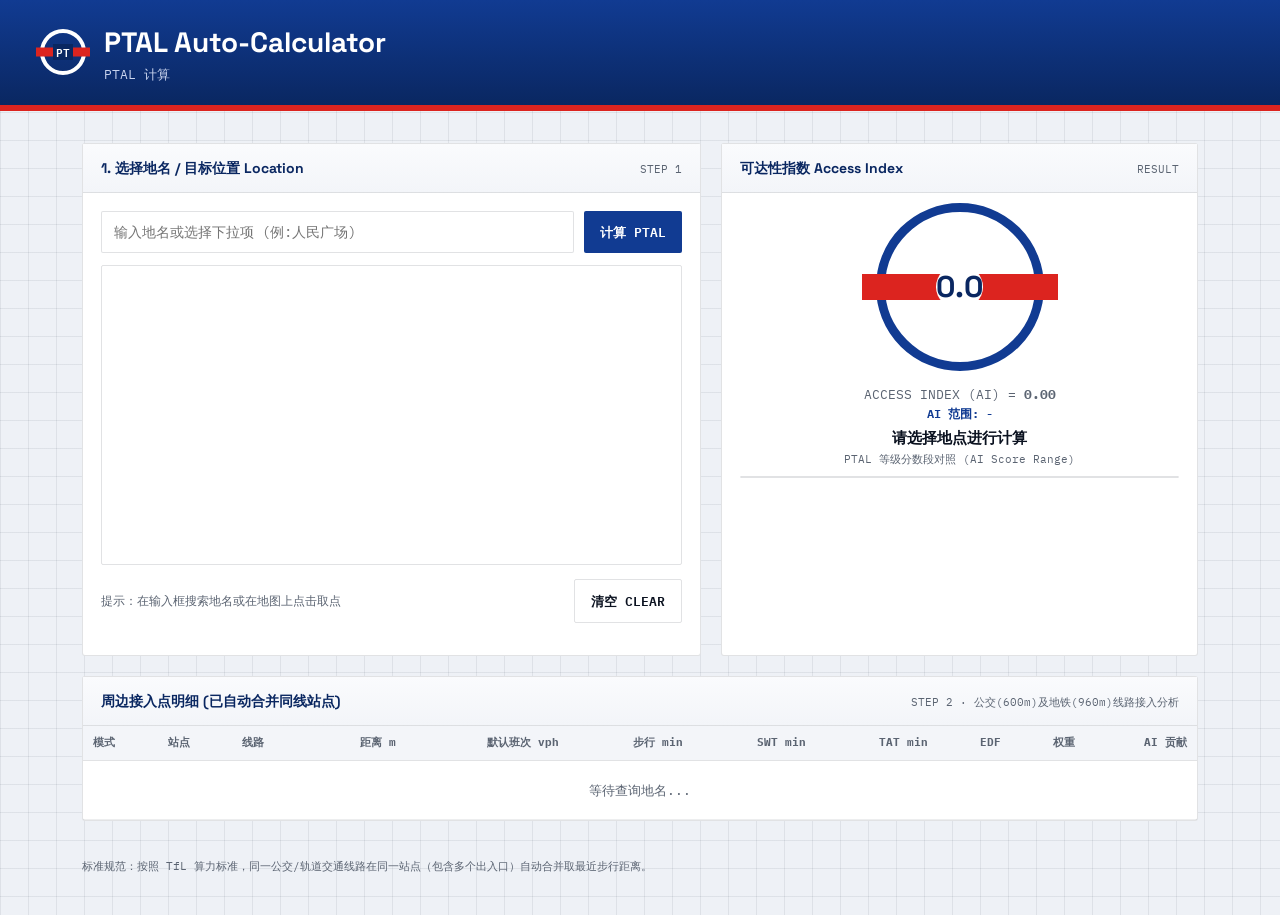
==== index.html @ cb8cb175 "Update index.html" ====
<!DOCTYPE html>
<html lang="zh-CN">
<head>
<meta charset="UTF-8">
<meta name="viewport" content="width=device-width, initial-scale=1.0">
<title>PTAL Auto-Calculator</title>
<style>
@import url('https://fonts.googleapis.com/css2?family=Space+Grotesk:wght@400;500;600;700&family=IBM+Plex+Mono:wght@400;500;600&family=Inter:wght@400;500;600&display=swap');

:root{
  --ink:#0B1220;
  --paper:#EEF1F6;
  --panel:#FFFFFF;
  --tfl-blue:#113B92;
  --tfl-blue-dark:#0A2761;
  --roundel-red:#DC241F;
  --line-amber:#B87400;
  --line-amber-bg:#FFF4E0;
  --success-green:#00692A;
  --grid:rgba(11,18,32,0.12);
  --grid-soft:rgba(11,18,32,0.07);
  --muted:#5B6472;
  --radius:3px;
  --font-display:'Space Grotesk', sans-serif;
  --font-mono:'IBM Plex Mono', monospace;
  --font-body:'Inter', sans-serif;
}

*{box-sizing:border-box;}
body{
  margin:0; background:var(--paper);
  background-image: linear-gradient(var(--grid-soft) 1px, transparent 1px), linear-gradient(90deg, var(--grid-soft) 1px, transparent 1px);
  background-size: 28px 28px; color:var(--ink); font-family:var(--font-body); line-height:1.45;
}

header.masthead{
  background:var(--tfl-blue); background-image: linear-gradient(180deg, var(--tfl-blue) 0%, var(--tfl-blue-dark) 100%);
  color:#fff; padding:22px clamp(16px,4vw,40px); display:flex; align-items:center; gap:18px; border-bottom:6px solid var(--roundel-red);
}
.mark{
  width:46px;height:46px;flex:0 0 auto; border-radius:50%; border:4px solid #fff;
  position:relative; display:flex;align-items:center;justify-content:center;
}
.mark::after{
  content:""; position:absolute; left:-8px;right:-8px; top:50%; height:9px; transform:translateY(-50%); background:var(--roundel-red);
}
.mark span{ position:relative; z-index:2; font-family:var(--font-mono); font-weight:600; font-size:11px; background:var(--tfl-blue-dark); padding:0 3px; }
.masthead h1{ font-family:var(--font-display); font-weight:700; font-size:clamp(20px,3vw,28px); margin:0; }
.masthead p{ margin:2px 0 0; font-family:var(--font-mono); font-size:12.5px; color:#C9D4EE; }

main{ max-width:1180px; margin:0 auto; padding:clamp(16px,3vw,32px); display:grid; gap:20px; }
.panel{ background:var(--panel); border:1px solid var(--grid); border-radius:var(--radius); }
.panel-head{
  display:flex; align-items:baseline; justify-content:space-between; gap:12px;
  padding:14px 18px; border-bottom:1px solid var(--grid); background:linear-gradient(180deg,#FAFBFD,#F3F5F9);
}
.panel-head h2{ font-family:var(--font-display); font-size:14px; font-weight:700; margin:0; color:var(--tfl-blue-dark); }
.panel-head .eyebrow{ font-family:var(--font-mono); font-size:11px; color:var(--muted); }
.panel-body{ padding:18px; }

.map-search-row{ display:flex; gap:10px; margin-bottom:12px; }
.map-search-row input{ flex:1; font-family:var(--font-mono); font-size:14px; padding:10px 12px; border:1px solid var(--grid); border-radius:2px; }
#map-container{ width:100%; height:300px; border:1px solid var(--grid); border-radius:2px; margin-bottom:14px; }

.top-grid{ display:grid; grid-template-columns:1.3fr 1fr; gap:20px; }
@media (max-width:820px){ .top-grid{ grid-template-columns:1fr; } }

.service-list{ margin-top:14px; display:flex; flex-direction:column; gap:6px; max-height:230px; overflow-y:auto; }
.chip{
  display:grid; grid-template-columns:auto 1fr auto; align-items:center; gap:10px;
  font-family:var(--font-mono); font-size:12px; background:#F6F7FA; border:1px solid var(--grid); border-radius:2px; padding:7px 10px;
}
.chip .mode-tag{ font-size:10px; font-weight:700; padding:2px 6px; border-radius:2px; color:#fff; text-transform:uppercase; }
.chip .mode-tag.bus{ background:var(--roundel-red); }
.chip .mode-tag.lu{ background:var(--tfl-blue); }
.chip .detail{ color:var(--muted); overflow:hidden; text-overflow:ellipsis; white-space:nowrap; }
.chip .stat{ color:var(--ink); font-weight:600; }

.btn{ font-family:var(--font-mono); font-size:12.5px; font-weight:600; text-transform:uppercase; border:none; border-radius:2px; padding:10px 16px; cursor:pointer; }
.btn-primary{ background:var(--tfl-blue); color:#fff; }
.btn-primary:hover{ background:var(--tfl-blue-dark); }
.btn-ghost{ background:transparent; border:1px solid var(--grid); color:var(--ink); }

.result-wrap{ display:flex; flex-direction:column; align-items:center; justify-content:center; gap:14px; padding:10px 0 4px; }
.roundel{ width:168px; height:168px; position:relative; display:flex; align-items:center; justify-content:center; }
.roundel-ring{ position:absolute; inset:0; border-radius:50%; border:9px solid var(--tfl-blue); transition:border-color .25s ease; }
.roundel-bar{
  position:absolute; left:-14px; right:-14px; top:50%; height:26px; transform:translateY(-50%);
  background:var(--roundel-red); display:flex; align-items:center; justify-content:center;
}
.roundel-bar span{ font-family:var(--font-display); font-weight:700; font-size:13px; color:#fff; }
.roundel-value{ font-family:var(--font-display); font-weight:700; font-size:30px; color:var(--tfl-blue-dark); z-index:2; background:#fff; border-radius:50%; }
.result-caption{ text-align:center; }
.result-caption .ai-figure{ font-family:var(--font-mono); font-size:12.5px; color:var(--muted); }
.result-caption .band-range{ font-family:var(--font-mono); font-size:12px; color:var(--tfl-blue); margin-top:2px; font-weight:600; }
.result-caption .band-desc{ margin-top:4px; font-family:var(--font-body); font-weight:600; font-size:15px; }

.scale{ display:flex; border-radius:2px; overflow:hidden; border:1px solid var(--grid); margin-top:8px;}
.scale-seg{ flex:1; padding:6px 2px; text-align:center; font-family:var(--font-mono); font-size:10px; font-weight:600; color:#fff; position:relative; }
.scale-seg .range-text{ font-size:9px; font-weight:400; opacity:0.9; display:block; margin-top:1px; }
.scale-seg.active{ transform:translateY(-4px); box-shadow:0 3px 8px rgba(0,0,0,0.25); z-index:2; }

.table-scroll{ overflow-x:auto; }
table.breakdown{ width:100%; border-collapse:collapse; font-family:var(--font-mono); font-size:12.5px; min-width:760px; }
table.breakdown th{ text-align:right; padding:9px 10px; background:#F3F5F9; border-bottom:1px solid var(--grid); font-size:10.5px; color:var(--muted); }
table.breakdown th:nth-child(1), table.breakdown th:nth-child(2), table.breakdown th:nth-child(3){ text-align:left; }
table.breakdown td{ padding:8px 10px; border-bottom:1px solid var(--grid-soft); text-align:right; }
table.breakdown td:nth-child(1), table.breakdown td:nth-child(2), table.breakdown td:nth-child(3){ text-align:left; }
table.breakdown td.weight-1{ color:var(--success-green); font-weight:700; }

footer{ max-width:1180px; margin:0 auto; padding:6px clamp(16px,3vw,32px) 40px; font-family:var(--font-mono); font-size:11px; color:var(--muted); }
</style>

<!-- 高德地图 Key 与安全密钥配置处 -->
<script type="text/javascript">
  window._AMapSecurityConfig = {
    securityJsCode: 'd6687ec9416268834ced7b0e7fa47a14',
  };
</script>
<script type="text/javascript" src="https://webapi.amap.com/maps?v=2.0&key=f5043e2c5d79dccdae5142dda8c85e08&plugin=AMap.AutoComplete,AMap.PlaceSearch"></script>
</head>
<body>

<header class="masthead">
  <div class="mark"><span>PT</span></div>
  <div>
    <h1>PTAL Auto-Calculator</h1>
    <p>PTAL 计算</p>
  </div>
</header>

<main>
  <div class="top-grid">
    <section class="panel">
      <div class="panel-head">
        <h2>1. 选择地名 / 目标位置 Location</h2>
        <span class="eyebrow">STEP 1</span>
      </div>
      <div class="panel-body">
        <div class="map-search-row">
          <input id="map-input" type="text" placeholder="输入地名或选择下拉项 (例:人民广场)">
          <button class="btn btn-primary" id="search-btn" type="button">计算 PTAL</button>
        </div>

        <div id="map-container"></div>

        <div style="display:flex; justify-content:space-between; align-items:center;">
          <span style="font-family:var(--font-mono); font-size:12px; color:var(--muted);" id="search-status">提示：在输入框搜索地名或在地图上点击取点</span>
          <button class="btn btn-ghost" id="clear-all" type="button">清空 CLEAR</button>
        </div>

        <div class="service-list" id="service-list"></div>
      </div>
    </section>

    <section class="panel">
      <div class="panel-head">
        <h2>可达性指数 Access Index</h2>
        <span class="eyebrow">RESULT</span>
      </div>
      <div class="panel-body result-wrap">
        <div class="roundel">
          <div class="roundel-ring" id="roundel-ring"></div>
          <div class="roundel-bar"><span id="band-code">0</span></div>
          <div class="roundel-value" id="ai-value">0.0</div>
        </div>
        <div class="result-caption">
          <div class="ai-figure">ACCESS INDEX (AI) = <b id="ai-figure">0.00</b></div>
          <div class="band-range" id="band-range">AI 范围: -</div>
          <div class="band-desc" id="band-desc">请选择地点进行计算</div>
        </div>
      </div>
      <div class="panel-body" style="padding-top:0;">
        <div style="font-family:var(--font-mono); font-size:11px; color:var(--muted); margin-bottom:4px; text-align:center;">PTAL 等级分数段对照 (AI Score Range)</div>
        <div class="scale" id="scale-legend"></div>
      </div>
    </section>
  </div>

  <section class="panel">
    <div class="panel-head">
      <h2>周边接入点明细 (已自动合并同线站点)</h2>
      <span class="eyebrow">STEP 2 · 公交(600m)及地铁(960m)线路接入分析</span>
    </div>
    <div class="table-scroll">
      <table class="breakdown">
        <thead>
          <tr>
            <th>模式</th><th>站点</th><th>线路</th>
            <th>距离 m</th><th>默认班次 vph</th><th>步行 min</th>
            <th>SWT min</th><th>TAT min</th><th>EDF</th><th>权重</th><th>AI 贡献</th>
          </tr>
        </thead>
        <tbody id="breakdown-body">
          <tr class="empty-row"><td colspan="11" style="text-align:center; padding:20px; color:var(--muted);">等待查询地名...</td></tr>
        </tbody>
      </table>
    </div>
  </section>
</main>

<footer>
  标准规范：按照 TfL 算力标准，同一公交/轨道交通线路在同一站点（包含多个出入口）自动合并取最近步行距离。
</footer>

<script>
// 标准 TfL PTAL 分数段对应表
const PTAL_BANDS = [
  {lo:0.00,  hi:0.00,     code:"0",  label:"无公交可达",   rangeStr:"0.00",        color:"#5B6472"},
  {lo:0.01,  hi:2.50,     code:"1a", label:"非常差",       rangeStr:"0.01 - 2.50",  color:"#8B2E2E"},
  {lo:2.51,  hi:5.00,     code:"1b", label:"非常差",       rangeStr:"2.51 - 5.00",  color:"#A5402C"},
  {lo:5.01,  hi:10.00,    code:"2",  label:"差",           rangeStr:"5.01 - 10.00", color:"#B85E1F"},
  {lo:10.01, hi:15.00,    code:"3",  label:"一般",         rangeStr:"10.01 - 15.00",color:"#B87400"},
  {lo:15.01, hi:20.00,    code:"4",  label:"好",           rangeStr:"15.01 - 20.00",color:"#7E7A1E"},
  {lo:20.01, hi:25.00,    code:"5",  label:"非常好",       rangeStr:"20.01 - 25.00",color:"#4C7A22"},
  {lo:25.01, hi:40.00,    code:"6a", label:"优秀",         rangeStr:"25.01 - 40.00",color:"#1F7A3D"},
  {lo:40.01, hi:Infinity, code:"6b", label:"优秀 · 最高", rangeStr:"> 40.00",      color:"#00692A"},
];

const MODE_CATEGORY = { bus:"bus", lu:"rail" };
const MODE_NAMES = { bus:"BUS", lu:"METRO" };
const DEFAULT_VPH = { lu: 20.0, bus: 6.0 };

let services = [];
let map, currentMarker;

function initMap() {
  map = new AMap.Map('map-container', {
    zoom: 15,
    center: [121.4737, 31.2304]
  });

  map.on('click', (e) => {
    const lnglat = [e.lnglat.getLng(), e.lnglat.getLat()];
    setLocationAndFetch(lnglat, "地图选中坐标");
  });

  const auto = new AMap.AutoComplete({ input: "map-input" });
  auto.on("select", (e) => {
    if (e.poi && e.poi.location) {
      const lnglat = [e.poi.location.lng, e.poi.location.lat];
      setLocationAndFetch(lnglat, e.poi.name);
    }
  });
}

function setLocationAndFetch(lnglat, locationName) {
  if (currentMarker) map.remove(currentMarker);

  currentMarker = new AMap.Marker({ position: lnglat, map: map, title: locationName });
  map.setCenter(lnglat);

  document.getElementById('search-status').textContent = `正在检索【${locationName}】周边公共交通...`;
  services = [];

  const placeSearch = new AMap.PlaceSearch({
    type: '公交车站|地铁站',
    radius: 960,
    pageSize: 50
  });

  placeSearch.searchNearBy('', lnglat, 960, (status, result) => {
    if (status === 'complete' && result.info === 'OK') {
      parsePoisToServices(result.poiList.pois, lnglat);
      document.getElementById('search-status').textContent = `分析完成：去重后共 ${services.length} 条独立线路服务`;
      render();
    } else {
      document.getElementById('search-status').textContent = "周边未搜索到公交或地铁站点。";
      render();
    }
  });
}

// 核心去重解析：同一线路在同一站点（出入口）去重，保留最近的那个
function parsePoisToServices(pois, centerLngLat) {
  const cLng = centerLngLat[0];
  const cLat = centerLngLat[1];
  const rawList = [];

  pois.forEach(poi => {
    const dist = AMap.GeometryUtil.distance([cLng, cLat], [poi.location.lng, poi.location.lat]);
    
    // 1. 修正 Mode 判定逻辑：只有明确为轨道交通/地铁，且不含"公交站"的才划归地铁
    const isBus = poi.name.includes('公交站') || poi.type.includes('公交车站');
    const isMetro = !isBus && (poi.type.includes('地铁站') || poi.type.includes('轨道交通') || poi.name.includes('地铁站'));
    const mode = isMetro ? 'lu' : 'bus';

    // 2. 清洗站点名称：去除 (公交站)、地铁站出入口后缀等
    let cleanStopName = poi.name
      .replace(/（公交站）|\(公交站\)/g, '')
      .replace(/(地铁站)?[A-Z0-9a-z]+$/g, '') 
      .replace(/(地铁站)?(东|南|西|北)?[0-9]*$/g, '')
      .replace(/(\d+号口|出入口|入口|出口|\(地铁站\))$/g, '')
      .trim();

    if (!cleanStopName) cleanStopName = poi.name;

    if ((mode === 'bus' && dist <= 600) || (mode === 'lu' && dist <= 960)) {
      const routes = poi.address ? poi.address.split(';') : [cleanStopName];
      routes.forEach(r => {
        let cleanRoute = r.trim();

        // 状态过滤：忽略停运线路
        if (cleanRoute.includes('停运')) {
          return;
        }

        if (cleanRoute) {
          // 提取基础线路名用于去重匹配
          const baseRouteName = cleanRoute.replace(/\(在建\)|（在建）/g, '').trim();

          rawList.push({
            mode: mode,
            stop: cleanStopName,
            route: cleanRoute,       // 保留 "(在建)" 用于前端展示
            baseRoute: baseRouteName, // 用于去重匹配
            distance: Math.round(dist),
            freq: DEFAULT_VPH[mode]
          });
        }
      });
    }
  });

  // 3. 严格去重：按照 [模式 + 基础线路名] 去重，保留最近站点
  const uniqueMap = new Map();
  rawList.forEach(item => {
    const key = `${item.mode}_${item.baseRoute}`;
    if (!uniqueMap.has(key) || item.distance < uniqueMap.get(key).distance) {
      uniqueMap.set(key, item);
    }
  });

  services = Array.from(uniqueMap.values());
}
function calculate(){
  const params = { speed: 80, reliability: { bus: 2.0, rail: 0.75 }, maxWalk: { bus: 7.5, rail: 12.0 } };
  const results = [];

  for(const svc of services){
    const category = MODE_CATEGORY[svc.mode] || "rail";
    const reliability = params.reliability[category];
    const maxWalk = params.maxWalk[category];
    const walkTime = svc.distance / params.speed;
    const swt = (30 / svc.freq) + reliability;
    const tat = walkTime + swt;
    const edf = 30 / tat;

    results.push({ svc, walkTime, swt, tat, edf, weight:0, aiContribution:0, excluded: walkTime > maxWalk });
  }

  const included = results.filter(r => !r.excluded);
  const byMode = {};
  for(const r of included){ (byMode[r.svc.mode] = byMode[r.svc.mode] || []).push(r); }
  for(const mode in byMode){
    const arr = byMode[mode].sort((a,b) => b.edf - a.edf);
    arr.forEach((r,i) => {
      r.weight = i === 0 ? 1.0 : 0.5;
      r.aiContribution = r.edf * r.weight;
    });
  }

  included.sort((a,b) => b.aiContribution - a.aiContribution);
  const totalAI = included.reduce((sum,r) => sum + r.aiContribution, 0);
  return {totalAI, included};
}

// 渲染分数段图例
function renderScale(activeCode){
  const wrap = document.getElementById('scale-legend');
  wrap.innerHTML = "";
  PTAL_BANDS.forEach(b => {
    const seg = document.createElement('div');
    seg.className = 'scale-seg' + (b.code === activeCode ? ' active' : '');
    seg.style.background = b.color;
    seg.innerHTML = `
      <div>${b.code}</div>
      <span class="range-text">${b.rangeStr}</span>
    `;
    wrap.appendChild(seg);
  });
}

function renderServiceList(){
  const wrap = document.getElementById('service-list');
  wrap.innerHTML = "";
  if(services.length === 0){
    wrap.innerHTML = '<div style="font-family:var(--font-mono); font-size:12px; color:var(--muted); padding:6px 2px;">暂无服务</div>';
    return;
  }
  services.slice(0, 10).forEach(svc => {
    const chip = document.createElement('div');
    chip.className = 'chip';
    chip.innerHTML = `
      <span class="mode-tag ${svc.mode}">${MODE_NAMES[svc.mode]}</span>
      <span class="detail">${svc.stop} · ${svc.route}</span>
      <span class="stat">${svc.distance}m / ${svc.freq}vph</span>
    `;
    wrap.appendChild(chip);
  });
}

function renderResult(calc){
  const band = (ai => {
    for(const b of PTAL_BANDS){ if(ai >= b.lo && ai <= b.hi) return b; }
    return PTAL_BANDS[PTAL_BANDS.length-1];
  })(calc.totalAI);

  document.getElementById('ai-value').textContent = calc.totalAI >= 100 ? calc.totalAI.toFixed(0) : calc.totalAI.toFixed(1);
  document.getElementById('ai-figure').textContent = calc.totalAI.toFixed(2);
  document.getElementById('band-code').textContent = band.code;
  document.getElementById('band-range').textContent = `AI 指数范围: ${band.rangeStr}`;
  document.getElementById('band-desc').textContent = `PTAL 等级: ${band.code} (${band.label})`;
  document.getElementById('roundel-ring').style.borderColor = band.color;
  renderScale(band.code);
}

function renderTable(calc){
  const body = document.getElementById('breakdown-body');
  body.innerHTML = "";
  if(calc.included.length === 0){
    body.innerHTML = '<tr class="empty-row"><td colspan="11" style="text-align:center; padding:20px;">未检索到有效公共交通接入点</td></tr>';
  } else {
    calc.included.forEach(r => {
      const tr = document.createElement('tr');
      tr.innerHTML = `
        <td>${MODE_NAMES[r.svc.mode]}</td>
        <td>${r.svc.stop}</td>
        <td>${r.svc.route}</td>
        <td>${r.svc.distance.toFixed(0)}</td>
        <td>${r.svc.freq.toFixed(1)}</td>
        <td>${r.walkTime.toFixed(2)}</td>
        <td>${r.swt.toFixed(2)}</td>
        <td>${r.tat.toFixed(2)}</td>
        <td>${r.edf.toFixed(2)}</td>
        <td class="${r.weight === 1 ? 'weight-1' : ''}">${r.weight.toFixed(1)}</td>
        <td><strong>${r.aiContribution.toFixed(2)}</strong></td>
      `;
      body.appendChild(tr);
    });
  }
}

function render(){
  renderServiceList();
  const calc = calculate();
  renderResult(calc);
  renderTable(calc);
}

document.getElementById('clear-all').addEventListener('click', () => {
  services = [];
  if(currentMarker) map.remove(currentMarker);
  render();
});

window.onload = initMap;
</script>
</body>
</html>
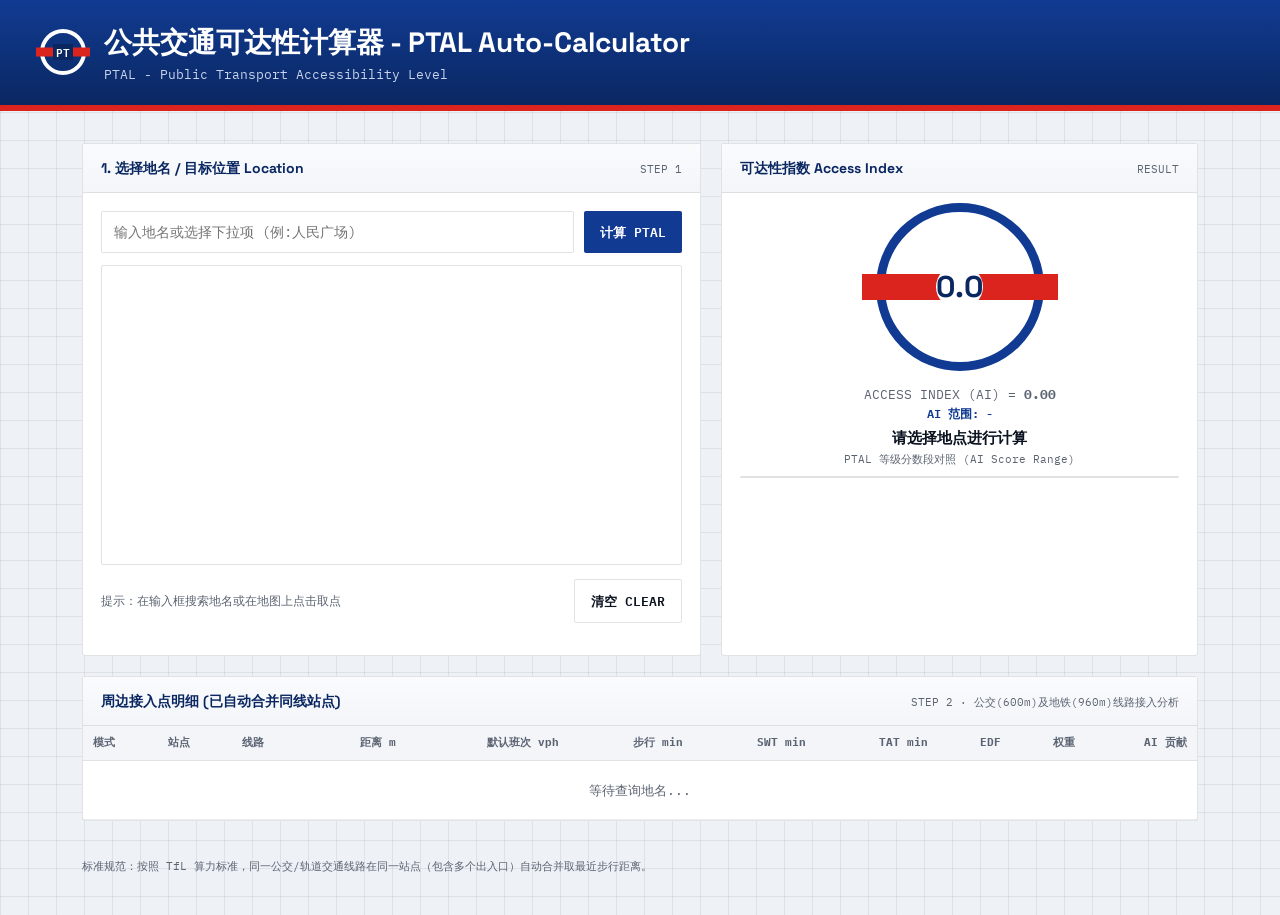
==== commit e9d41906: "Update index.html" ====
--- a/index.html
+++ b/index.html
@@ -124,8 +124,8 @@
 <header class="masthead">
   <div class="mark"><span>PT</span></div>
   <div>
-    <h1>PTAL Auto-Calculator</h1>
-    <p>PTAL 计算</p>
+    <h1>公共交通可达性计算器 - PTAL Auto-Calculator</h1>
+    <p>PTAL - Public Transport Accessibility Level</p>
   </div>
 </header>
 
@@ -219,7 +219,7 @@
 
 const MODE_CATEGORY = { bus:"bus", lu:"rail" };
 const MODE_NAMES = { bus:"BUS", lu:"METRO" };
-const DEFAULT_VPH = { lu: 20.0, bus: 6.0 };
+const DEFAULT_VPH = { lu: 12.0, bus: 4.0 };
 
 let services = [];
 let map, currentMarker;
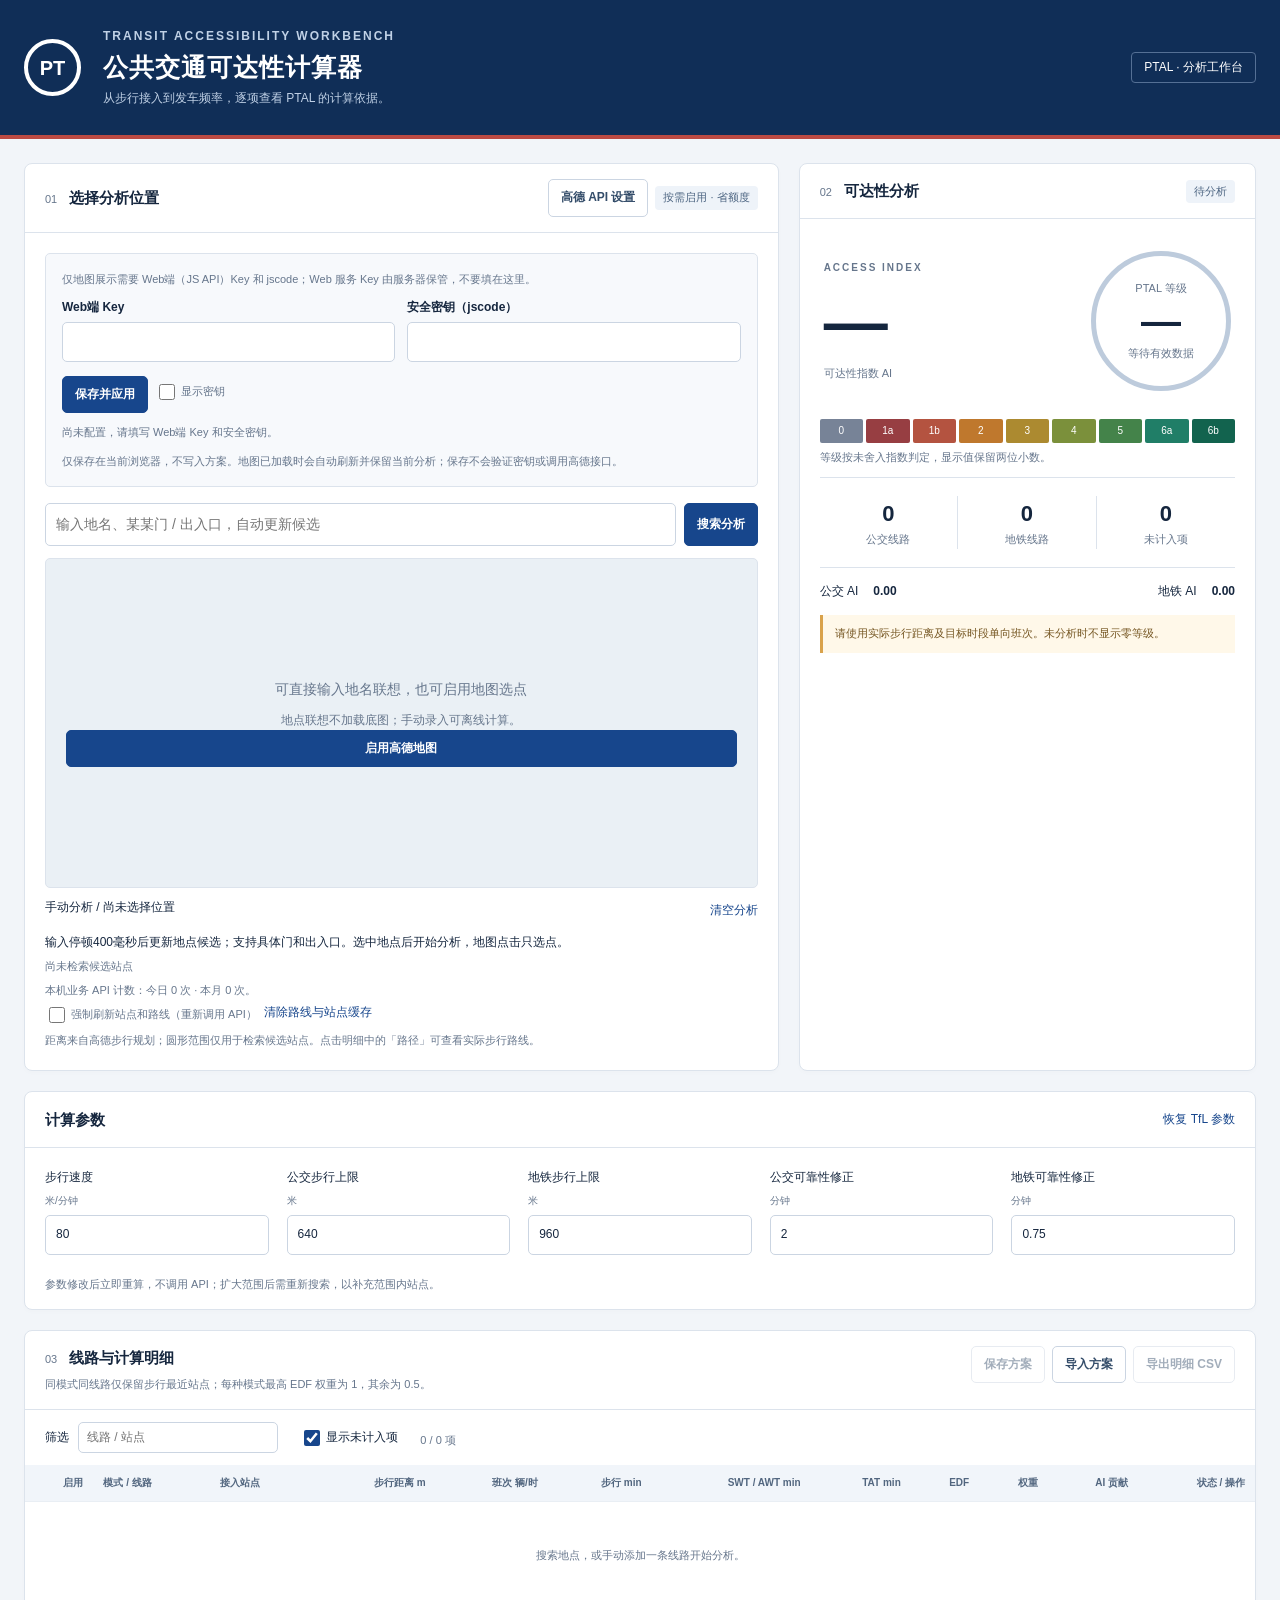
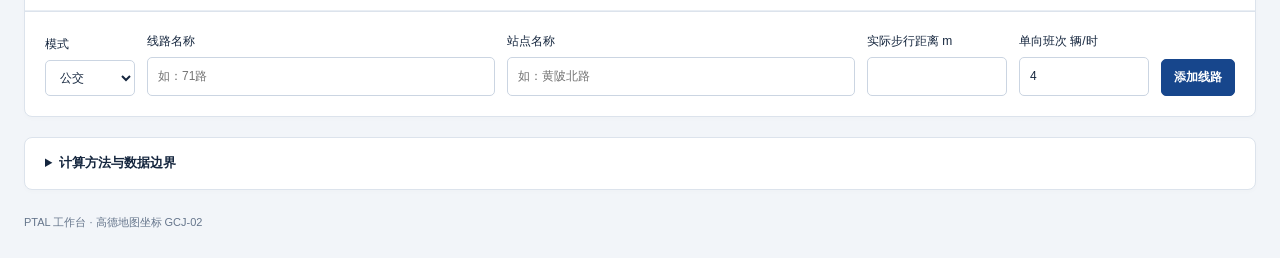
==== commit 45a5f755: "Replace PTAL site with local calculator and secure Worker backend" ====
--- a/index.html
+++ b/index.html
@@ -1,460 +1,51 @@
-<!DOCTYPE html>
-<html lang="zh-CN">
-<head>
-<meta charset="UTF-8">
-<meta name="viewport" content="width=device-width, initial-scale=1.0">
-<title>PTAL Auto-Calculator</title>
-<style>
-@import url('https://fonts.googleapis.com/css2?family=Space+Grotesk:wght@400;500;600;700&family=IBM+Plex+Mono:wght@400;500;600&family=Inter:wght@400;500;600&display=swap');
-
-:root{
-  --ink:#0B1220;
-  --paper:#EEF1F6;
-  --panel:#FFFFFF;
-  --tfl-blue:#113B92;
-  --tfl-blue-dark:#0A2761;
-  --roundel-red:#DC241F;
-  --line-amber:#B87400;
-  --line-amber-bg:#FFF4E0;
-  --success-green:#00692A;
-  --grid:rgba(11,18,32,0.12);
-  --grid-soft:rgba(11,18,32,0.07);
-  --muted:#5B6472;
-  --radius:3px;
-  --font-display:'Space Grotesk', sans-serif;
-  --font-mono:'IBM Plex Mono', monospace;
-  --font-body:'Inter', sans-serif;
-}
-
-*{box-sizing:border-box;}
-body{
-  margin:0; background:var(--paper);
-  background-image: linear-gradient(var(--grid-soft) 1px, transparent 1px), linear-gradient(90deg, var(--grid-soft) 1px, transparent 1px);
-  background-size: 28px 28px; color:var(--ink); font-family:var(--font-body); line-height:1.45;
-}
-
-header.masthead{
-  background:var(--tfl-blue); background-image: linear-gradient(180deg, var(--tfl-blue) 0%, var(--tfl-blue-dark) 100%);
-  color:#fff; padding:22px clamp(16px,4vw,40px); display:flex; align-items:center; gap:18px; border-bottom:6px solid var(--roundel-red);
-}
-.mark{
-  width:46px;height:46px;flex:0 0 auto; border-radius:50%; border:4px solid #fff;
-  position:relative; display:flex;align-items:center;justify-content:center;
-}
-.mark::after{
-  content:""; position:absolute; left:-8px;right:-8px; top:50%; height:9px; transform:translateY(-50%); background:var(--roundel-red);
-}
-.mark span{ position:relative; z-index:2; font-family:var(--font-mono); font-weight:600; font-size:11px; background:var(--tfl-blue-dark); padding:0 3px; }
-.masthead h1{ font-family:var(--font-display); font-weight:700; font-size:clamp(20px,3vw,28px); margin:0; }
-.masthead p{ margin:2px 0 0; font-family:var(--font-mono); font-size:12.5px; color:#C9D4EE; }
-
-main{ max-width:1180px; margin:0 auto; padding:clamp(16px,3vw,32px); display:grid; gap:20px; }
-.panel{ background:var(--panel); border:1px solid var(--grid); border-radius:var(--radius); }
-.panel-head{
-  display:flex; align-items:baseline; justify-content:space-between; gap:12px;
-  padding:14px 18px; border-bottom:1px solid var(--grid); background:linear-gradient(180deg,#FAFBFD,#F3F5F9);
-}
-.panel-head h2{ font-family:var(--font-display); font-size:14px; font-weight:700; margin:0; color:var(--tfl-blue-dark); }
-.panel-head .eyebrow{ font-family:var(--font-mono); font-size:11px; color:var(--muted); }
-.panel-body{ padding:18px; }
-
-.map-search-row{ display:flex; gap:10px; margin-bottom:12px; }
-.map-search-row input{ flex:1; font-family:var(--font-mono); font-size:14px; padding:10px 12px; border:1px solid var(--grid); border-radius:2px; }
-#map-container{ width:100%; height:300px; border:1px solid var(--grid); border-radius:2px; margin-bottom:14px; }
-
-.top-grid{ display:grid; grid-template-columns:1.3fr 1fr; gap:20px; }
-@media (max-width:820px){ .top-grid{ grid-template-columns:1fr; } }
-
-.service-list{ margin-top:14px; display:flex; flex-direction:column; gap:6px; max-height:230px; overflow-y:auto; }
-.chip{
-  display:grid; grid-template-columns:auto 1fr auto; align-items:center; gap:10px;
-  font-family:var(--font-mono); font-size:12px; background:#F6F7FA; border:1px solid var(--grid); border-radius:2px; padding:7px 10px;
-}
-.chip .mode-tag{ font-size:10px; font-weight:700; padding:2px 6px; border-radius:2px; color:#fff; text-transform:uppercase; }
-.chip .mode-tag.bus{ background:var(--roundel-red); }
-.chip .mode-tag.lu{ background:var(--tfl-blue); }
-.chip .detail{ color:var(--muted); overflow:hidden; text-overflow:ellipsis; white-space:nowrap; }
-.chip .stat{ color:var(--ink); font-weight:600; }
-
-.btn{ font-family:var(--font-mono); font-size:12.5px; font-weight:600; text-transform:uppercase; border:none; border-radius:2px; padding:10px 16px; cursor:pointer; }
-.btn-primary{ background:var(--tfl-blue); color:#fff; }
-.btn-primary:hover{ background:var(--tfl-blue-dark); }
-.btn-ghost{ background:transparent; border:1px solid var(--grid); color:var(--ink); }
-
-.result-wrap{ display:flex; flex-direction:column; align-items:center; justify-content:center; gap:14px; padding:10px 0 4px; }
-.roundel{ width:168px; height:168px; position:relative; display:flex; align-items:center; justify-content:center; }
-.roundel-ring{ position:absolute; inset:0; border-radius:50%; border:9px solid var(--tfl-blue); transition:border-color .25s ease; }
-.roundel-bar{
-  position:absolute; left:-14px; right:-14px; top:50%; height:26px; transform:translateY(-50%);
-  background:var(--roundel-red); display:flex; align-items:center; justify-content:center;
-}
-.roundel-bar span{ font-family:var(--font-display); font-weight:700; font-size:13px; color:#fff; }
-.roundel-value{ font-family:var(--font-display); font-weight:700; font-size:30px; color:var(--tfl-blue-dark); z-index:2; background:#fff; border-radius:50%; }
-.result-caption{ text-align:center; }
-.result-caption .ai-figure{ font-family:var(--font-mono); font-size:12.5px; color:var(--muted); }
-.result-caption .band-range{ font-family:var(--font-mono); font-size:12px; color:var(--tfl-blue); margin-top:2px; font-weight:600; }
-.result-caption .band-desc{ margin-top:4px; font-family:var(--font-body); font-weight:600; font-size:15px; }
-
-.scale{ display:flex; border-radius:2px; overflow:hidden; border:1px solid var(--grid); margin-top:8px;}
-.scale-seg{ flex:1; padding:6px 2px; text-align:center; font-family:var(--font-mono); font-size:10px; font-weight:600; color:#fff; position:relative; }
-.scale-seg .range-text{ font-size:9px; font-weight:400; opacity:0.9; display:block; margin-top:1px; }
-.scale-seg.active{ transform:translateY(-4px); box-shadow:0 3px 8px rgba(0,0,0,0.25); z-index:2; }
-
-.table-scroll{ overflow-x:auto; }
-table.breakdown{ width:100%; border-collapse:collapse; font-family:var(--font-mono); font-size:12.5px; min-width:760px; }
-table.breakdown th{ text-align:right; padding:9px 10px; background:#F3F5F9; border-bottom:1px solid var(--grid); font-size:10.5px; color:var(--muted); }
-table.breakdown th:nth-child(1), table.breakdown th:nth-child(2), table.breakdown th:nth-child(3){ text-align:left; }
-table.breakdown td{ padding:8px 10px; border-bottom:1px solid var(--grid-soft); text-align:right; }
-table.breakdown td:nth-child(1), table.breakdown td:nth-child(2), table.breakdown td:nth-child(3){ text-align:left; }
-table.breakdown td.weight-1{ color:var(--success-green); font-weight:700; }
-
-footer{ max-width:1180px; margin:0 auto; padding:6px clamp(16px,3vw,32px) 40px; font-family:var(--font-mono); font-size:11px; color:var(--muted); }
-</style>
-
-<!-- 高德地图 Key 与安全密钥配置处 -->
-<script type="text/javascript">
-  window._AMapSecurityConfig = {
-    securityJsCode: 'd6687ec9416268834ced7b0e7fa47a14',
-  };
-</script>
-<script type="text/javascript" src="https://webapi.amap.com/maps?v=2.0&key=f5043e2c5d79dccdae5142dda8c85e08&plugin=AMap.AutoComplete,AMap.PlaceSearch"></script>
-</head>
-<body>
-
-<header class="masthead">
-  <div class="mark"><span>PT</span></div>
-  <div>
-    <h1>公共交通可达性计算器 - PTAL Auto-Calculator</h1>
-    <p>PTAL - Public Transport Accessibility Level</p>
-  </div>
-</header>
-
-<main>
-  <div class="top-grid">
-    <section class="panel">
-      <div class="panel-head">
-        <h2>1. 选择地名 / 目标位置 Location</h2>
-        <span class="eyebrow">STEP 1</span>
-      </div>
-      <div class="panel-body">
-        <div class="map-search-row">
-          <input id="map-input" type="text" placeholder="输入地名或选择下拉项 (例:人民广场)">
-          <button class="btn btn-primary" id="search-btn" type="button">计算 PTAL</button>
-        </div>
-
-        <div id="map-container"></div>
-
-        <div style="display:flex; justify-content:space-between; align-items:center;">
-          <span style="font-family:var(--font-mono); font-size:12px; color:var(--muted);" id="search-status">提示：在输入框搜索地名或在地图上点击取点</span>
-          <button class="btn btn-ghost" id="clear-all" type="button">清空 CLEAR</button>
-        </div>
-
-        <div class="service-list" id="service-list"></div>
-      </div>
-    </section>
-
-    <section class="panel">
-      <div class="panel-head">
-        <h2>可达性指数 Access Index</h2>
-        <span class="eyebrow">RESULT</span>
-      </div>
-      <div class="panel-body result-wrap">
-        <div class="roundel">
-          <div class="roundel-ring" id="roundel-ring"></div>
-          <div class="roundel-bar"><span id="band-code">0</span></div>
-          <div class="roundel-value" id="ai-value">0.0</div>
-        </div>
-        <div class="result-caption">
-          <div class="ai-figure">ACCESS INDEX (AI) = <b id="ai-figure">0.00</b></div>
-          <div class="band-range" id="band-range">AI 范围: -</div>
-          <div class="band-desc" id="band-desc">请选择地点进行计算</div>
-        </div>
-      </div>
-      <div class="panel-body" style="padding-top:0;">
-        <div style="font-family:var(--font-mono); font-size:11px; color:var(--muted); margin-bottom:4px; text-align:center;">PTAL 等级分数段对照 (AI Score Range)</div>
-        <div class="scale" id="scale-legend"></div>
-      </div>
-    </section>
-  </div>
-
-  <section class="panel">
-    <div class="panel-head">
-      <h2>周边接入点明细 (已自动合并同线站点)</h2>
-      <span class="eyebrow">STEP 2 · 公交(600m)及地铁(960m)线路接入分析</span>
-    </div>
-    <div class="table-scroll">
-      <table class="breakdown">
-        <thead>
-          <tr>
-            <th>模式</th><th>站点</th><th>线路</th>
-            <th>距离 m</th><th>默认班次 vph</th><th>步行 min</th>
-            <th>SWT min</th><th>TAT min</th><th>EDF</th><th>权重</th><th>AI 贡献</th>
-          </tr>
-        </thead>
-        <tbody id="breakdown-body">
-          <tr class="empty-row"><td colspan="11" style="text-align:center; padding:20px; color:var(--muted);">等待查询地名...</td></tr>
-        </tbody>
-      </table>
-    </div>
-  </section>
-</main>
-
-<footer>
-  标准规范：按照 TfL 算力标准，同一公交/轨道交通线路在同一站点（包含多个出入口）自动合并取最近步行距离。
-</footer>
-
-<script>
-// 标准 TfL PTAL 分数段对应表
-const PTAL_BANDS = [
-  {lo:0.00,  hi:0.00,     code:"0",  label:"无公交可达",   rangeStr:"0.00",        color:"#5B6472"},
-  {lo:0.01,  hi:2.50,     code:"1a", label:"非常差",       rangeStr:"0.01 - 2.50",  color:"#8B2E2E"},
-  {lo:2.51,  hi:5.00,     code:"1b", label:"非常差",       rangeStr:"2.51 - 5.00",  color:"#A5402C"},
-  {lo:5.01,  hi:10.00,    code:"2",  label:"差",           rangeStr:"5.01 - 10.00", color:"#B85E1F"},
-  {lo:10.01, hi:15.00,    code:"3",  label:"一般",         rangeStr:"10.01 - 15.00",color:"#B87400"},
-  {lo:15.01, hi:20.00,    code:"4",  label:"好",           rangeStr:"15.01 - 20.00",color:"#7E7A1E"},
-  {lo:20.01, hi:25.00,    code:"5",  label:"非常好",       rangeStr:"20.01 - 25.00",color:"#4C7A22"},
-  {lo:25.01, hi:40.00,    code:"6a", label:"优秀",         rangeStr:"25.01 - 40.00",color:"#1F7A3D"},
-  {lo:40.01, hi:Infinity, code:"6b", label:"优秀 · 最高", rangeStr:"> 40.00",      color:"#00692A"},
-];
-
-const MODE_CATEGORY = { bus:"bus", lu:"rail" };
-const MODE_NAMES = { bus:"BUS", lu:"METRO" };
-const DEFAULT_VPH = { lu: 12.0, bus: 4.0 };
-
-let services = [];
-let map, currentMarker;
-
-function initMap() {
-  map = new AMap.Map('map-container', {
-    zoom: 15,
-    center: [121.4737, 31.2304]
-  });
-
-  map.on('click', (e) => {
-    const lnglat = [e.lnglat.getLng(), e.lnglat.getLat()];
-    setLocationAndFetch(lnglat, "地图选中坐标");
-  });
-
-  const auto = new AMap.AutoComplete({ input: "map-input" });
-  auto.on("select", (e) => {
-    if (e.poi && e.poi.location) {
-      const lnglat = [e.poi.location.lng, e.poi.location.lat];
-      setLocationAndFetch(lnglat, e.poi.name);
-    }
-  });
-}
-
-function setLocationAndFetch(lnglat, locationName) {
-  if (currentMarker) map.remove(currentMarker);
-
-  currentMarker = new AMap.Marker({ position: lnglat, map: map, title: locationName });
-  map.setCenter(lnglat);
-
-  document.getElementById('search-status').textContent = `正在检索【${locationName}】周边公共交通...`;
-  services = [];
-
-  const placeSearch = new AMap.PlaceSearch({
-    type: '公交车站|地铁站',
-    radius: 960,
-    pageSize: 50
-  });
-
-  placeSearch.searchNearBy('', lnglat, 960, (status, result) => {
-    if (status === 'complete' && result.info === 'OK') {
-      parsePoisToServices(result.poiList.pois, lnglat);
-      document.getElementById('search-status').textContent = `分析完成：去重后共 ${services.length} 条独立线路服务`;
-      render();
-    } else {
-      document.getElementById('search-status').textContent = "周边未搜索到公交或地铁站点。";
-      render();
-    }
-  });
-}
-
-// 核心去重解析：同一线路在同一站点（出入口）去重，保留最近的那个
-function parsePoisToServices(pois, centerLngLat) {
-  const cLng = centerLngLat[0];
-  const cLat = centerLngLat[1];
-  const rawList = [];
-
-  pois.forEach(poi => {
-    const dist = AMap.GeometryUtil.distance([cLng, cLat], [poi.location.lng, poi.location.lat]);
-    
-    // 1. 修正 Mode 判定逻辑：只有明确为轨道交通/地铁，且不含"公交站"的才划归地铁
-    const isBus = poi.name.includes('公交站') || poi.type.includes('公交车站');
-    const isMetro = !isBus && (poi.type.includes('地铁站') || poi.type.includes('轨道交通') || poi.name.includes('地铁站'));
-    const mode = isMetro ? 'lu' : 'bus';
-
-    // 2. 清洗站点名称：去除 (公交站)、地铁站出入口后缀等
-    let cleanStopName = poi.name
-      .replace(/（公交站）|\(公交站\)/g, '')
-      .replace(/(地铁站)?[A-Z0-9a-z]+$/g, '') 
-      .replace(/(地铁站)?(东|南|西|北)?[0-9]*$/g, '')
-      .replace(/(\d+号口|出入口|入口|出口|\(地铁站\))$/g, '')
-      .trim();
-
-    if (!cleanStopName) cleanStopName = poi.name;
-
-    if ((mode === 'bus' && dist <= 600) || (mode === 'lu' && dist <= 960)) {
-      const routes = poi.address ? poi.address.split(';') : [cleanStopName];
-      routes.forEach(r => {
-        let cleanRoute = r.trim();
-
-        // 状态过滤：忽略停运线路
-        if (cleanRoute.includes('停运')) {
-          return;
-        }
-
-        if (cleanRoute) {
-          // 提取基础线路名用于去重匹配
-          const baseRouteName = cleanRoute.replace(/\(在建\)|（在建）/g, '').trim();
-
-          rawList.push({
-            mode: mode,
-            stop: cleanStopName,
-            route: cleanRoute,       // 保留 "(在建)" 用于前端展示
-            baseRoute: baseRouteName, // 用于去重匹配
-            distance: Math.round(dist),
-            freq: DEFAULT_VPH[mode]
-          });
-        }
-      });
-    }
-  });
-
-  // 3. 严格去重：按照 [模式 + 基础线路名] 去重，保留最近站点
-  const uniqueMap = new Map();
-  rawList.forEach(item => {
-    const key = `${item.mode}_${item.baseRoute}`;
-    if (!uniqueMap.has(key) || item.distance < uniqueMap.get(key).distance) {
-      uniqueMap.set(key, item);
-    }
-  });
-
-  services = Array.from(uniqueMap.values());
-}
-function calculate(){
-  const params = { speed: 80, reliability: { bus: 2.0, rail: 0.75 }, maxWalk: { bus: 7.5, rail: 12.0 } };
-  const results = [];
-
-  for(const svc of services){
-    const category = MODE_CATEGORY[svc.mode] || "rail";
-    const reliability = params.reliability[category];
-    const maxWalk = params.maxWalk[category];
-    const walkTime = svc.distance / params.speed;
-    const swt = (30 / svc.freq) + reliability;
-    const tat = walkTime + swt;
-    const edf = 30 / tat;
-
-    results.push({ svc, walkTime, swt, tat, edf, weight:0, aiContribution:0, excluded: walkTime > maxWalk });
-  }
-
-  const included = results.filter(r => !r.excluded);
-  const byMode = {};
-  for(const r of included){ (byMode[r.svc.mode] = byMode[r.svc.mode] || []).push(r); }
-  for(const mode in byMode){
-    const arr = byMode[mode].sort((a,b) => b.edf - a.edf);
-    arr.forEach((r,i) => {
-      r.weight = i === 0 ? 1.0 : 0.5;
-      r.aiContribution = r.edf * r.weight;
-    });
-  }
-
-  included.sort((a,b) => b.aiContribution - a.aiContribution);
-  const totalAI = included.reduce((sum,r) => sum + r.aiContribution, 0);
-  return {totalAI, included};
-}
-
-// 渲染分数段图例
-function renderScale(activeCode){
-  const wrap = document.getElementById('scale-legend');
-  wrap.innerHTML = "";
-  PTAL_BANDS.forEach(b => {
-    const seg = document.createElement('div');
-    seg.className = 'scale-seg' + (b.code === activeCode ? ' active' : '');
-    seg.style.background = b.color;
-    seg.innerHTML = `
-      <div>${b.code}</div>
-      <span class="range-text">${b.rangeStr}</span>
-    `;
-    wrap.appendChild(seg);
-  });
-}
-
-function renderServiceList(){
-  const wrap = document.getElementById('service-list');
-  wrap.innerHTML = "";
-  if(services.length === 0){
-    wrap.innerHTML = '<div style="font-family:var(--font-mono); font-size:12px; color:var(--muted); padding:6px 2px;">暂无服务</div>';
-    return;
-  }
-  services.slice(0, 10).forEach(svc => {
-    const chip = document.createElement('div');
-    chip.className = 'chip';
-    chip.innerHTML = `
-      <span class="mode-tag ${svc.mode}">${MODE_NAMES[svc.mode]}</span>
-      <span class="detail">${svc.stop} · ${svc.route}</span>
-      <span class="stat">${svc.distance}m / ${svc.freq}vph</span>
-    `;
-    wrap.appendChild(chip);
-  });
-}
-
-function renderResult(calc){
-  const band = (ai => {
-    for(const b of PTAL_BANDS){ if(ai >= b.lo && ai <= b.hi) return b; }
-    return PTAL_BANDS[PTAL_BANDS.length-1];
-  })(calc.totalAI);
-
-  document.getElementById('ai-value').textContent = calc.totalAI >= 100 ? calc.totalAI.toFixed(0) : calc.totalAI.toFixed(1);
-  document.getElementById('ai-figure').textContent = calc.totalAI.toFixed(2);
-  document.getElementById('band-code').textContent = band.code;
-  document.getElementById('band-range').textContent = `AI 指数范围: ${band.rangeStr}`;
-  document.getElementById('band-desc').textContent = `PTAL 等级: ${band.code} (${band.label})`;
-  document.getElementById('roundel-ring').style.borderColor = band.color;
-  renderScale(band.code);
-}
-
-function renderTable(calc){
-  const body = document.getElementById('breakdown-body');
-  body.innerHTML = "";
-  if(calc.included.length === 0){
-    body.innerHTML = '<tr class="empty-row"><td colspan="11" style="text-align:center; padding:20px;">未检索到有效公共交通接入点</td></tr>';
-  } else {
-    calc.included.forEach(r => {
-      const tr = document.createElement('tr');
-      tr.innerHTML = `
-        <td>${MODE_NAMES[r.svc.mode]}</td>
-        <td>${r.svc.stop}</td>
-        <td>${r.svc.route}</td>
-        <td>${r.svc.distance.toFixed(0)}</td>
-        <td>${r.svc.freq.toFixed(1)}</td>
-        <td>${r.walkTime.toFixed(2)}</td>
-        <td>${r.swt.toFixed(2)}</td>
-        <td>${r.tat.toFixed(2)}</td>
-        <td>${r.edf.toFixed(2)}</td>
-        <td class="${r.weight === 1 ? 'weight-1' : ''}">${r.weight.toFixed(1)}</td>
-        <td><strong>${r.aiContribution.toFixed(2)}</strong></td>
-      `;
-      body.appendChild(tr);
-    });
-  }
-}
-
-function render(){
-  renderServiceList();
-  const calc = calculate();
-  renderResult(calc);
-  renderTable(calc);
-}
-
-document.getElementById('clear-all').addEventListener('click', () => {
-  services = [];
-  if(currentMarker) map.remove(currentMarker);
-  render();
-});
-
-window.onload = initMap;
-</script>
-</body>
-</html>
+<!doctype html>
+<html lang="zh-CN"><head>
+<meta charset="utf-8"><meta name="viewport" content="width=device-width,initial-scale=1"><meta name="color-scheme" content="light">
+<title>公共交通可达性计算器 · PTAL</title><link rel="stylesheet" href="styles.css">
+<script defer src="src/deployment.js"></script><script defer src="src/worker-client.js"></script><script defer src="src/model.js"></script><script defer src="src/cache.js"></script><script defer src="src/amap.js"></script><script defer src="src/app.js"></script>
+</head><body>
+<header class="masthead"><div class="brand-mark" aria-hidden="true">PT</div><div><p class="eyebrow">TRANSIT ACCESSIBILITY WORKBENCH</p><h1>公共交通可达性计算器</h1><p>从步行接入到发车频率，逐项查看 PTAL 的计算依据。</p></div><span class="header-badge">PTAL · 分析工作台</span></header>
+<main>
+<div class="workspace">
+<section class="panel map-panel" aria-labelledby="location-heading">
+<div class="panel-head"><h2 id="location-heading"><span class="step">01</span> 选择分析位置</h2><div class="actions"><button id="api-settings-toggle" class="btn" type="button" aria-expanded="false" aria-controls="api-settings">高德 API 设置</button><span id="map-state" class="badge">按需启用 · 省额度</span></div></div>
+<div class="panel-body">
+<div id="api-settings" class="api-settings" hidden>
+<form id="api-settings-form" autocomplete="off">
+<p class="hint">仅地图展示需要 Web端（JS API）Key 和 jscode；Web 服务 Key 由服务器保管，不要填在这里。</p>
+<div class="api-fields"><label for="api-key">Web端 Key<input id="api-key" type="password" maxlength="200" autocomplete="off" spellcheck="false" required></label><label for="api-security-code">安全密钥（jscode）<input id="api-security-code" type="password" maxlength="200" autocomplete="off" spellcheck="false" required></label></div>
+<div class="actions api-actions"><button class="btn primary" type="submit">保存并应用</button><label class="hint"><input id="api-show-secrets" type="checkbox"> 显示密钥</label></div>
+<p id="api-settings-status" class="hint" role="status" aria-live="polite"></p>
+<p class="hint">仅保存在当前浏览器，不写入方案。地图已加载时会自动刷新并保留当前分析；保存不会验证密钥或调用高德接口。</p>
+</form></div>
+<form id="search-form" class="search-row"><label class="sr-only" for="map-input">地名、具体门或高德坐标</label><input id="map-input" placeholder="输入地名、某某门 / 出入口，自动更新候选" autocomplete="off" role="combobox" aria-autocomplete="list" aria-expanded="false" aria-controls="place-choices" required maxlength="200"><button class="btn primary" id="search-btn">搜索分析</button><button class="btn" id="cancel-btn" type="button" hidden>取消</button></form>
+<div id="place-choices" class="place-choices" role="listbox" hidden aria-label="请选择目标地点"></div><p id="place-status" class="hint" role="status" aria-live="polite"></p>
+<div id="map-container" aria-label="高德地图，点击地图选择分析点"><div class="map-placeholder"><div>可直接输入地名联想，也可启用地图选点</div><small>地点联想不加载底图；手动录入可离线计算。</small><button id="enable-map" class="btn primary" type="button">启用高德地图</button></div></div>
+<div class="map-bottom"><span id="location-label">尚未选择位置</span><button class="text-btn" id="clear-all" type="button">清空分析</button></div>
+<p id="search-status" class="status" role="status" aria-live="polite">输入停顿400毫秒后更新地点候选；支持具体门和出入口。选中地点后开始分析，地图点击只选点。</p>
+<p id="candidate-summary" class="hint" aria-live="polite">尚未检索候选站点</p>
+<p id="quota-status" class="hint"></p><div class="actions"><label class="hint"><input id="force-refresh" type="checkbox"> 强制刷新站点和路线（重新调用 API）</label><button id="clear-cache" type="button" class="text-btn">清除路线与站点缓存</button></div>
+<p class="hint">距离来自高德步行规划；圆形范围仅用于检索候选站点。点击明细中的「路径」可查看实际步行路线。</p></div></section>
+<section class="panel result-panel" aria-labelledby="result-heading">
+<div class="panel-head"><h2 id="result-heading"><span class="step">02</span> 可达性分析</h2><span id="result-state" class="badge">待分析</span></div>
+<div class="panel-body"><div class="score-row"><div><p class="eyebrow">ACCESS INDEX</p><div id="ai-value" class="score">—</div><p class="hint">可达性指数 AI</p></div><div id="band-disc" class="band-disc"><small>PTAL 等级</small><strong id="band-code">—</strong><span id="band-desc">等待数据</span></div></div>
+<div id="scale-legend" class="scale" aria-label="PTAL 等级对照"></div><p id="band-range" class="hint">等级按未舍入指数判定，显示值保留两位小数。</p>
+<div class="metrics"><div><strong id="bus-count">0</strong><span>公交线路</span></div><div><strong id="rail-count">0</strong><span>地铁线路</span></div><div><strong id="excluded-count">0</strong><span>未计入项</span></div></div>
+<div class="contributions"><div><span>公交 AI</span><b id="bus-ai">0.00</b></div><div><span>地铁 AI</span><b id="rail-ai">0.00</b></div></div><p id="quality-note" class="notice">地图检索使用默认班次，结果为估算。请用目标时段的实际单向班次校核。</p></div></section>
+</div>
+<section class="panel" aria-labelledby="settings-heading"><div class="panel-head"><h2 id="settings-heading">计算参数</h2><button id="reset-settings" class="text-btn" type="button">恢复 TfL 参数</button></div>
+<form id="settings-form" class="panel-body settings-grid">
+<label>步行速度 <span>米/分钟</span><input name="speed" type="number" min="10" max="200" step="any" value="80" required></label>
+<label>公交步行上限 <span>米</span><input name="busMax" type="number" min="1" max="5000" step="any" value="640" required></label>
+<label>地铁步行上限 <span>米</span><input name="luMax" type="number" min="1" max="5000" step="any" value="960" required></label>
+<label>公交可靠性修正 <span>分钟</span><input name="busReliability" type="number" min="0" max="30" step="any" value="2" required></label>
+<label>地铁可靠性修正 <span>分钟</span><input name="luReliability" type="number" min="0" max="30" step="any" value="0.75" required></label></form>
+<p class="settings-note hint" id="settings-note">参数修改后立即重算；扩大范围后需重新搜索，以补充范围内站点。</p></section>
+<section class="panel" aria-labelledby="services-heading">
+<div class="panel-head table-head"><div><h2 id="services-heading"><span class="step">03</span> 线路与计算明细</h2><p class="hint">同模式同线路仅保留步行最近站点；每种模式最高 EDF 权重为 1，其余为 0.5。</p></div><div class="actions"><button class="btn" id="export-json" disabled>保存方案</button><button class="btn" id="import-btn">导入方案</button><button class="btn" id="export-csv" disabled>导出明细 CSV</button><input id="import-file" type="file" accept=".json,application/json" hidden></div></div>
+<div class="toolbar"><label class="filter-label">筛选 <input id="service-filter" type="search" placeholder="线路 / 站点" aria-label="筛选线路或站点"></label><label><input id="show-excluded" type="checkbox" checked> 显示未计入项</label><span id="row-count" class="hint">0 项</span></div>
+<div class="table-scroll"><table class="breakdown"><caption class="sr-only">线路明细，可编辑步行距离和每小时班次</caption><thead><tr><th>启用</th><th>模式 / 线路</th><th>接入站点</th><th>步行距离 m</th><th>班次 辆/时</th><th>步行 min</th><th>SWT / AWT min</th><th>TAT min</th><th>EDF</th><th>权重</th><th>AI 贡献</th><th>状态 / 操作</th></tr></thead><tbody id="breakdown-body"><tr><td colspan="12" class="empty">搜索地点，或手动添加一条线路开始分析。</td></tr></tbody></table></div>
+<form id="add-form" class="add-form panel-body"><label>模式<select name="mode"><option value="bus">公交</option><option value="lu">地铁</option></select></label><label>线路名称<input name="route" placeholder="如：71路" maxlength="100" required></label><label>站点名称<input name="stop" placeholder="如：黄陂北路" maxlength="100" required></label><label>实际步行距离 m<input name="distance" type="number" min="0" max="100000" step="any" required></label><label>单向班次 辆/时<input name="freq" type="number" min="0" max="300" step="any" value="4" required></label><button class="btn primary" type="submit">添加线路</button></form></section>
+<details class="panel methodology"><summary>计算方法与数据边界</summary><div class="panel-body"><p><b>SWT = 30 / 每小时班次</b>；AWT = SWT + 可靠性修正；TAT = 步行距离 / 步行速度 + AWT；EDF = 30 / TAT。分模式加权后求和得到 AI。</p><p>默认公交 4 辆/小时、地铁 12 列/小时仅为假设，不是高德提供的实时频率。应按统一时段录入较高频方向的单向班次；停运、在建线路不计入。</p><p>自动距离为高德步行路线长度，步行时间按统一速度计算，不直接使用导航预计用时。路径终点是地图站点 POI，地铁进站、安检及站内换乘时间需另行核实；接口失败、未知线路和检索截断均会提示，缺失数据可能低估结果。</p><p>本工具仅支持公交和地铁，不等同于上海官方可达性评价，也不衡量到达就业岗位等目的地的旅行时间。</p><p>依据：<a href="https://content.tfl.gov.uk/connectivity-assessment-guide.pdf" target="_blank" rel="noopener noreferrer">TfL Connectivity Assessment Guide（§2.5）</a> · <a href="https://lbs.amap.com/api/javascript-api/reference/route-search" target="_blank" rel="noopener noreferrer">高德步行规划文档</a></p></div></details>
+</main><footer>PTAL 工作台 · 高德地图坐标 GCJ-02</footer>
+</body></html>
--- a/styles.css
+++ b/styles.css
@@ -0,0 +1,5 @@
+:root{--ink:#15263e;--muted:#66768c;--blue:#17468c;--paper:#f2f5f9;--line:#dce3ec;--font:"Segoe UI","Microsoft YaHei",sans-serif}*{box-sizing:border-box}body{margin:0;background:var(--paper);color:var(--ink);font:14px/1.6 var(--font)}button,input,select{font:inherit}button,a,input,select,summary{touch-action:manipulation}button{cursor:pointer}button:disabled{opacity:.45;cursor:not-allowed}button:focus-visible,input:focus-visible,select:focus-visible,summary:focus-visible,a:focus-visible{outline:3px solid #649ce6;outline-offset:2px}input,select{border:1px solid #cbd5e2;border-radius:5px;padding:9px 10px;color:var(--ink);background:#fff;min-width:0}input[type=checkbox]{accent-color:var(--blue);width:16px;height:16px;vertical-align:middle}input[type=number]{font-variant-numeric:tabular-nums}a{color:var(--blue)}.masthead{background:#102e57;color:#fff;padding:27px max(24px,calc((100vw - 1400px)/2));display:flex;align-items:center;gap:22px;border-bottom:4px solid #bc4a43}.brand-mark{border:4px solid #fff;border-radius:50%;width:57px;height:57px;display:grid;place-items:center;font-size:20px;font-weight:800;flex-shrink:0}.masthead h1{font-size:25px;letter-spacing:1px;line-height:1.4;margin:4px 0}.masthead p{margin:0;color:#c0d1e6;font-size:12px}.eyebrow{font-size:10px;letter-spacing:2px;font-weight:600;margin:0;color:var(--muted)}.header-badge{margin-left:auto;padding:5px 12px;border:1px solid #557095;border-radius:4px;font-size:12px;white-space:nowrap}main{max-width:1448px;padding:24px;margin:auto;display:grid;gap:20px}.workspace{display:grid;grid-template-columns:minmax(0,1.65fr) minmax(340px,1fr);gap:20px}.panel{background:#fff;border:1px solid var(--line);border-radius:8px;box-shadow:0 2px 5px #132c4a04;min-width:0}.panel-head{padding:15px 20px;border-bottom:1px solid var(--line);display:flex;align-items:center;justify-content:space-between;gap:16px}.panel-head h2{margin:0;font-size:15px;font-weight:650}.step{font-size:11px;color:var(--muted);font-weight:500;margin-right:8px}.panel-body{padding:20px}.badge{font-size:11px;padding:3px 8px;background:#eef3f9;color:#4d6582;border-radius:4px}.badge.warning{background:#fff1dc;color:#895700}.search-row{display:flex;gap:8px;margin-bottom:12px}.search-row input{flex:1;width:0}.btn{border:1px solid #cbd5e2;background:#fff;color:#334c69;border-radius:5px;padding:8px 12px;white-space:nowrap;font-size:12px;font-weight:600}.btn:hover{background:#eef3fa}.btn.primary{background:var(--blue);border-color:var(--blue);color:#fff}.btn.primary:hover{background:#10366d}.text-btn{padding:3px 0;background:none;border:0;color:var(--blue);font-size:12px}.text-btn:hover{text-decoration:underline}#map-container{height:330px;background:#eaf0f5;border:1px solid var(--line);border-radius:5px;overflow:hidden}.map-placeholder{height:100%;display:grid;align-content:center;text-align:center;padding:20px;color:var(--muted)}.map-placeholder small{margin-top:10px}.map-bottom{display:flex;justify-content:space-between;gap:20px;margin-top:10px;font-size:12px}#location-label{overflow-wrap:anywhere}.status{font-size:12px;margin:10px 0 4px;overflow-wrap:anywhere}.status.error{color:#ab2929}.hint{color:var(--muted);font-size:11px;line-height:1.7;margin:5px 0 0}.place-choices{display:grid;gap:4px;margin-bottom:12px;max-height:220px;overflow:auto}.place-choices button{border:1px solid var(--line);background:#f6f9fd;text-align:left;padding:8px;border-radius:4px;color:var(--ink)}.score-row{display:flex;justify-content:space-between;align-items:center;padding:12px 4px 24px;gap:20px}.score{font-size:64px;font-weight:650;line-height:1.15;letter-spacing:-3px;font-variant-numeric:tabular-nums;margin-top:10px}.band-disc{border:5px solid #bdcbdc;border-radius:50%;width:140px;height:140px;display:flex;flex-direction:column;align-items:center;justify-content:center;flex-shrink:0}.band-disc strong{font-size:40px;line-height:1.2}.band-disc small,.band-disc span{font-size:11px;color:var(--muted)}.scale{display:flex;gap:3px;padding-top:4px}.scale-seg{flex:1;text-align:center;font-size:10px;line-height:24px;border-radius:2px;color:#fff;position:relative}.scale-seg.active:before{content:"";position:absolute;top:-7px;left:calc(50% - 4px);border-left:4px solid transparent;border-right:4px solid transparent;border-top:5px solid var(--ink)}.metrics{display:grid;grid-template-columns:repeat(3,1fr);padding:18px 0;margin-top:10px;border-top:1px solid var(--line);border-bottom:1px solid var(--line)}.metrics div{display:flex;flex-direction:column;text-align:center;border-right:1px solid var(--line)}.metrics div:last-child{border:0}.metrics strong{font-size:22px;font-variant-numeric:tabular-nums}.metrics span{color:var(--muted);font-size:11px}.contributions{display:flex;justify-content:space-between;gap:20px;padding:14px 0}.contributions div{display:flex;gap:15px;font-size:12px}.notice{margin:0;padding:10px 12px;background:#fff8e9;border-left:3px solid #d9a24b;font-size:11px;color:#765723;overflow-wrap:anywhere}.settings-grid{display:grid;grid-template-columns:repeat(5,1fr);gap:18px}.settings-grid label,.add-form label{display:flex;flex-direction:column;font-size:12px;gap:6px}.settings-grid label span{font-size:10px;color:var(--muted)}.settings-note{margin:0 20px 16px}.actions{display:flex;gap:7px;flex-wrap:wrap}.table-head{align-items:flex-start}.toolbar{display:flex;align-items:center;padding:12px 20px;gap:22px;font-size:12px;flex-wrap:wrap}.filter-label{display:flex;align-items:center;gap:9px}.filter-label input{padding:5px 8px;width:200px}.table-scroll{overflow:auto;max-height:570px}.breakdown{width:100%;border-collapse:collapse;min-width:1220px;font-size:11px;font-variant-numeric:tabular-nums}.breakdown th{background:#f1f5fa;color:#52667f;font-size:10px;position:sticky;top:0;z-index:1;white-space:nowrap;font-weight:600}.breakdown th,.breakdown td{padding:10px;text-align:right;border-bottom:1px solid #e9eef4}.breakdown th:nth-child(2),.breakdown th:nth-child(3),.breakdown td:nth-child(2),.breakdown td:nth-child(3),.breakdown td:last-child{text-align:left}.breakdown tbody tr:hover{background:#f8faff}.breakdown input[type=number]{width:80px;padding:5px 6px;font-size:11px}.route-name{display:block;font-weight:600;max-width:180px;overflow-wrap:anywhere}.mode-tag{display:inline-block;font-size:9px;color:var(--blue);background:#eaf0fa;padding:0 5px;border-radius:3px;margin:3px 0}.mode-tag.bus{color:#a03932;background:#fbefed}.source{display:block;font-size:9px;color:var(--muted);font-weight:400}.excluded{color:#8591a1;background:#fafbfc}.excluded .reason{color:#a05e1c}.contribution{font-weight:700;color:var(--blue)}.empty{text-align:center!important;padding:45px!important;color:var(--muted)}.row-actions{display:flex;gap:9px;align-items:center}.delete-btn{color:#a6443c}.reason{font-size:10px;max-width:170px;overflow-wrap:anywhere}.add-form{display:grid;grid-template-columns:90px 1fr 1fr 140px 130px auto;gap:12px;align-items:end;border-top:1px solid var(--line)}.add-form input{width:100%}.methodology summary{padding:15px 20px;font-size:13px;font-weight:600;cursor:pointer}.methodology p{font-size:12px;margin:0 0 12px}.methodology .panel-body{padding-top:0}footer{max-width:1448px;margin:0 auto 26px;padding:0 24px;color:var(--muted);font-size:11px}.sr-only{position:absolute;width:1px;height:1px;padding:0;margin:-1px;overflow:hidden;clip:rect(0,0,0,0);white-space:nowrap;border:0}[hidden]{display:none!important}@media(max-width:1050px){.workspace{grid-template-columns:minmax(0,1.3fr) minmax(310px,1fr)}.settings-grid{gap:12px}.add-form{grid-template-columns:repeat(3,1fr)}.table-head{flex-wrap:wrap}.header-badge{display:none}.score{font-size:52px}.band-disc{width:120px;height:120px}.panel-body{padding:16px}}@media(max-width:760px){.masthead{padding:20px 16px;gap:14px}.masthead h1{font-size:20px}.brand-mark{width:44px;height:44px;font-size:16px}.masthead .eyebrow{font-size:8px}main{padding:14px;gap:14px}.workspace{grid-template-columns:1fr;gap:14px}.panel-head{padding:13px 16px}.settings-grid{grid-template-columns:repeat(2,1fr)}.add-form{grid-template-columns:repeat(2,minmax(0,1fr))}.score-row{justify-content:space-around}.toolbar{padding:12px 16px;gap:12px}.search-row .btn{padding:8px}.search-row input{font-size:12px}#map-container{height:290px}.contributions{justify-content:space-around}.table-head .actions{width:100%}.table-head .btn{flex:1}}
+
+.place-choices button.selected,.place-choices button:hover{background:#e4eefc;border-color:#6e95c8}.place-choices button:focus-visible{outline-offset:-3px}#place-status{margin:0 0 10px;min-height:0}
+.map-panel>.panel-head>.actions{align-items:center}#map-state{white-space:nowrap;flex-shrink:0}
+.api-settings{padding:16px;margin-bottom:16px;border:1px solid var(--line);border-radius:5px;background:#f7f9fc}.api-settings p{margin:0 0 10px}.api-settings p:last-child{margin-bottom:0}.api-fields{display:grid;grid-template-columns:repeat(2,minmax(0,1fr));gap:12px}.api-fields label{font-size:12px;font-weight:600}.api-fields input{display:block;width:100%;margin-top:5px}.api-actions{margin:14px 0 10px}.api-settings .error{color:#a03932}@media(max-width:760px){.map-panel>.panel-head{flex-wrap:wrap}.api-fields{grid-template-columns:1fr}}
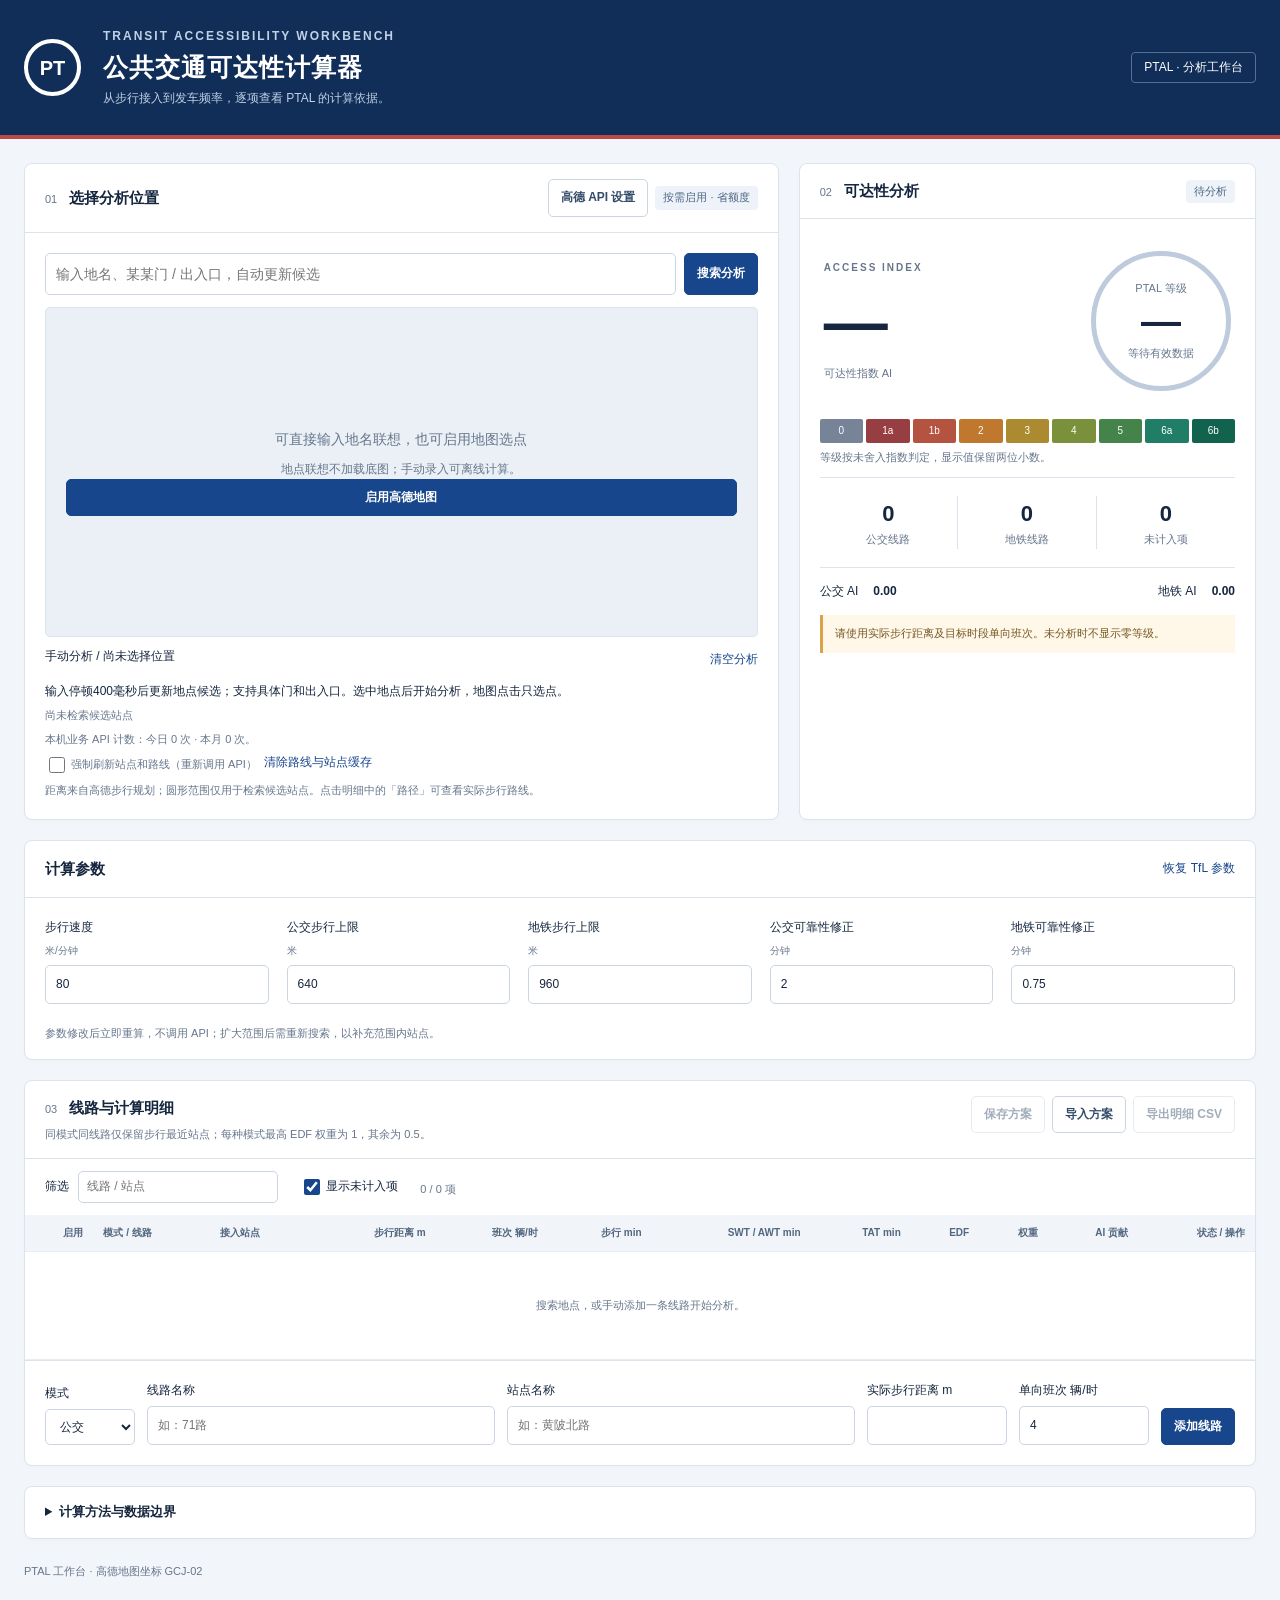
==== commit 32f5423b: "Share site map configuration with protected JS security proxy" ====
--- a/index.html
+++ b/index.html
@@ -12,7 +12,7 @@
 <div class="panel-body">
 <div id="api-settings" class="api-settings" hidden>
 <form id="api-settings-form" autocomplete="off">
-<p class="hint">仅地图展示需要 Web端（JS API）Key 和 jscode；Web 服务 Key 由服务器保管，不要填在这里。</p>
+<p class="hint">地图与查询默认使用站点统一配置，无需填写。以下个人地图配置仅在站点地图尚未配置时备用；不要填写 Web 服务 Key。</p>
 <div class="api-fields"><label for="api-key">Web端 Key<input id="api-key" type="password" maxlength="200" autocomplete="off" spellcheck="false" required></label><label for="api-security-code">安全密钥（jscode）<input id="api-security-code" type="password" maxlength="200" autocomplete="off" spellcheck="false" required></label></div>
 <div class="actions api-actions"><button class="btn primary" type="submit">保存并应用</button><label class="hint"><input id="api-show-secrets" type="checkbox"> 显示密钥</label></div>
 <p id="api-settings-status" class="hint" role="status" aria-live="polite"></p>
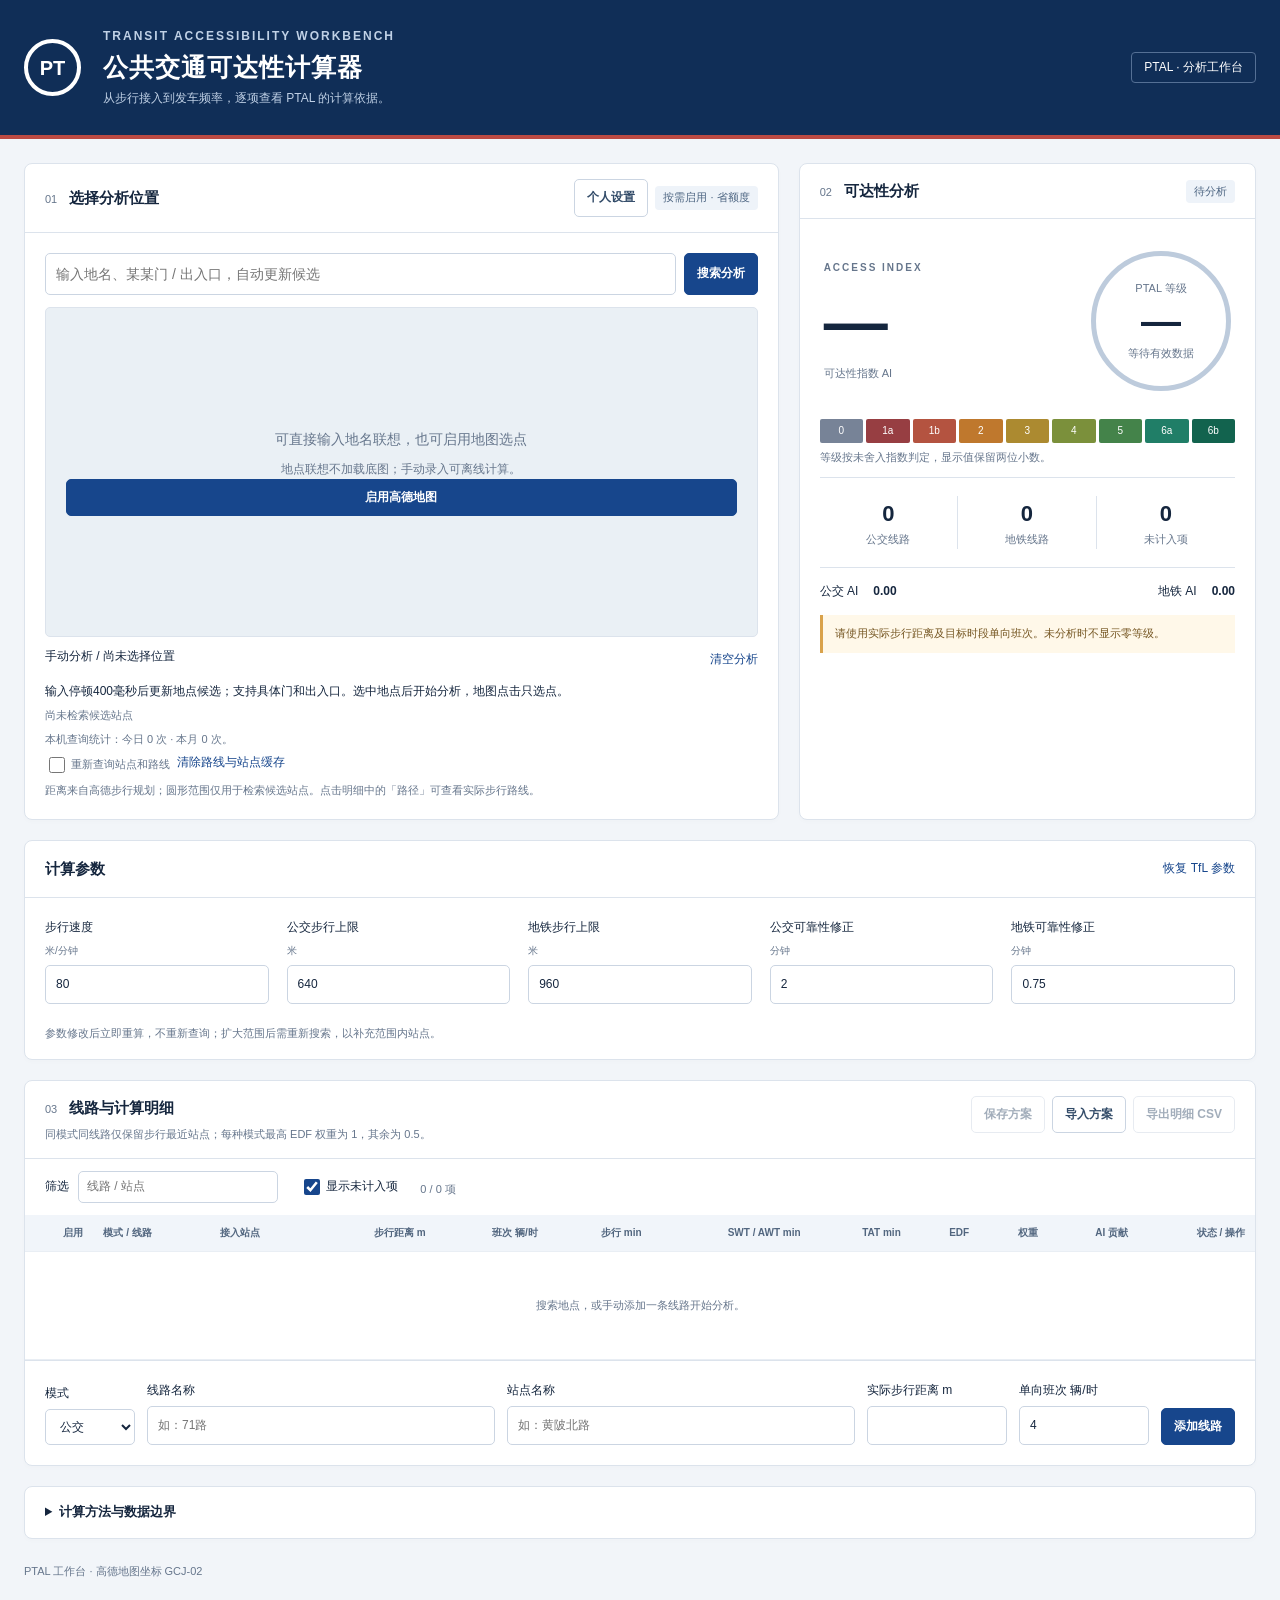
==== commit 0b73cc2f: "Simplify visible settings and service messages" ====
--- a/index.html
+++ b/index.html
@@ -8,15 +8,15 @@
 <main>
 <div class="workspace">
 <section class="panel map-panel" aria-labelledby="location-heading">
-<div class="panel-head"><h2 id="location-heading"><span class="step">01</span> 选择分析位置</h2><div class="actions"><button id="api-settings-toggle" class="btn" type="button" aria-expanded="false" aria-controls="api-settings">高德 API 设置</button><span id="map-state" class="badge">按需启用 · 省额度</span></div></div>
+<div class="panel-head"><h2 id="location-heading"><span class="step">01</span> 选择分析位置</h2><div class="actions"><button id="api-settings-toggle" class="btn" type="button" aria-expanded="false" aria-controls="api-settings">个人设置</button><span id="map-state" class="badge">按需启用 · 省额度</span></div></div>
 <div class="panel-body">
 <div id="api-settings" class="api-settings" hidden>
 <form id="api-settings-form" autocomplete="off">
-<p class="hint">地图与查询默认使用站点统一配置，无需填写。以下个人地图配置仅在站点地图尚未配置时备用；不要填写 Web 服务 Key。</p>
-<div class="api-fields"><label for="api-key">Web端 Key<input id="api-key" type="password" maxlength="200" autocomplete="off" spellcheck="false" required></label><label for="api-security-code">安全密钥（jscode）<input id="api-security-code" type="password" maxlength="200" autocomplete="off" spellcheck="false" required></label></div>
+<p class="hint">个人配置优先用于地图和查询；两项留空则使用默认服务。</p>
+<div class="api-fields"><label for="api-key">高德 Key（Web端）<input id="api-key" type="password" maxlength="200" autocomplete="off" spellcheck="false"></label><label for="api-security-code">安全密钥<input id="api-security-code" type="password" maxlength="200" autocomplete="off" spellcheck="false"></label></div>
 <div class="actions api-actions"><button class="btn primary" type="submit">保存并应用</button><label class="hint"><input id="api-show-secrets" type="checkbox"> 显示密钥</label></div>
 <p id="api-settings-status" class="hint" role="status" aria-live="polite"></p>
-<p class="hint">仅保存在当前浏览器，不写入方案。地图已加载时会自动刷新并保留当前分析；保存不会验证密钥或调用高德接口。</p>
+<p class="hint">配置保存在当前浏览器，关闭后仍保留。更改后会刷新并恢复当前分析。</p>
 </form></div>
 <form id="search-form" class="search-row"><label class="sr-only" for="map-input">地名、具体门或高德坐标</label><input id="map-input" placeholder="输入地名、某某门 / 出入口，自动更新候选" autocomplete="off" role="combobox" aria-autocomplete="list" aria-expanded="false" aria-controls="place-choices" required maxlength="200"><button class="btn primary" id="search-btn">搜索分析</button><button class="btn" id="cancel-btn" type="button" hidden>取消</button></form>
 <div id="place-choices" class="place-choices" role="listbox" hidden aria-label="请选择目标地点"></div><p id="place-status" class="hint" role="status" aria-live="polite"></p>
@@ -24,7 +24,7 @@
 <div class="map-bottom"><span id="location-label">尚未选择位置</span><button class="text-btn" id="clear-all" type="button">清空分析</button></div>
 <p id="search-status" class="status" role="status" aria-live="polite">输入停顿400毫秒后更新地点候选；支持具体门和出入口。选中地点后开始分析，地图点击只选点。</p>
 <p id="candidate-summary" class="hint" aria-live="polite">尚未检索候选站点</p>
-<p id="quota-status" class="hint"></p><div class="actions"><label class="hint"><input id="force-refresh" type="checkbox"> 强制刷新站点和路线（重新调用 API）</label><button id="clear-cache" type="button" class="text-btn">清除路线与站点缓存</button></div>
+<p id="quota-status" class="hint"></p><div class="actions"><label class="hint"><input id="force-refresh" type="checkbox"> 重新查询站点和路线</label><button id="clear-cache" type="button" class="text-btn">清除路线与站点缓存</button></div>
 <p class="hint">距离来自高德步行规划；圆形范围仅用于检索候选站点。点击明细中的「路径」可查看实际步行路线。</p></div></section>
 <section class="panel result-panel" aria-labelledby="result-heading">
 <div class="panel-head"><h2 id="result-heading"><span class="step">02</span> 可达性分析</h2><span id="result-state" class="badge">待分析</span></div>
